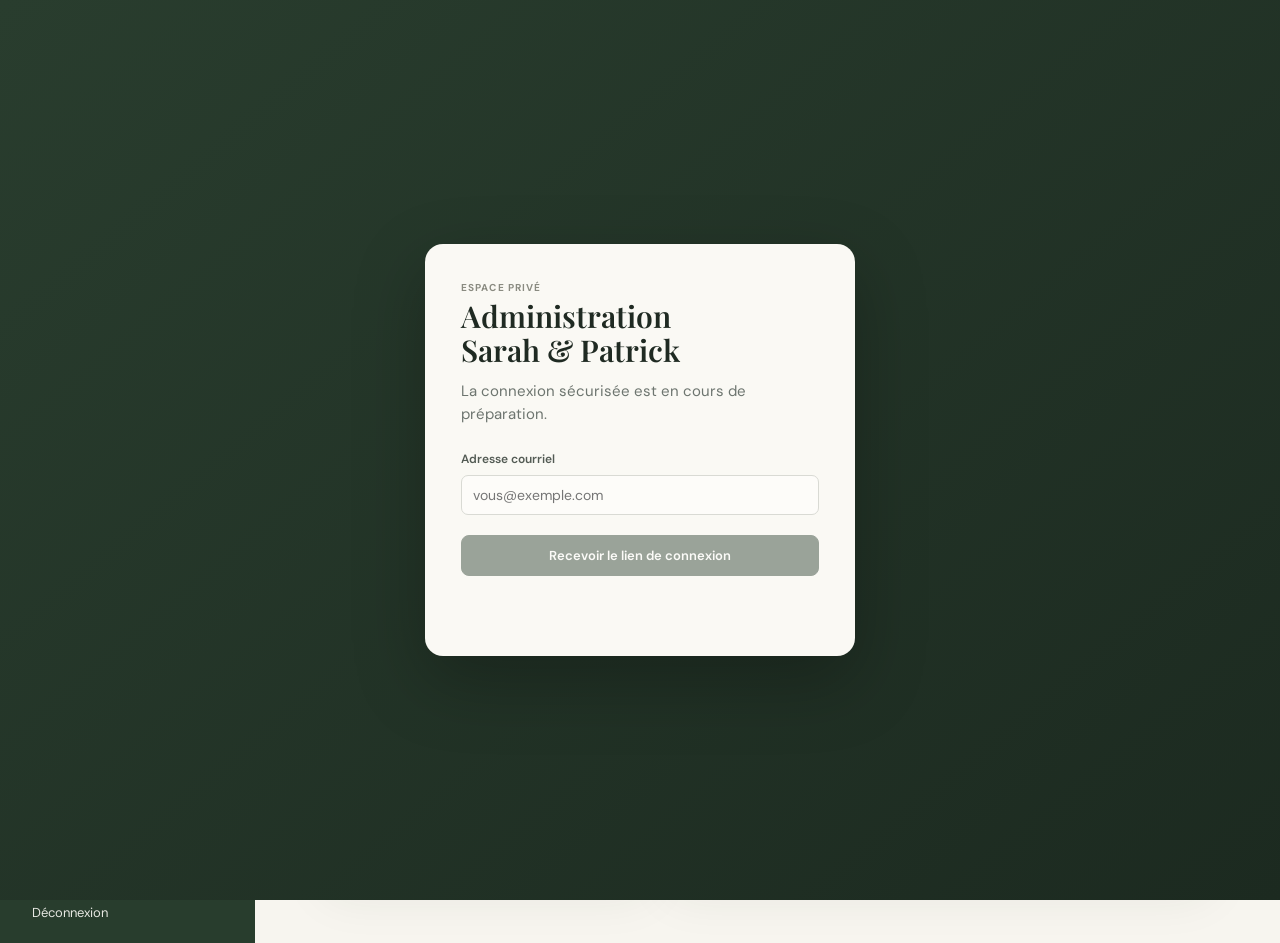
==== admin/index.html @ ba42c220 "Prepare secure Supabase admin integration" ====
<!doctype html>
<html lang="fr">
<head>
  <meta charset="utf-8">
  <meta name="viewport" content="width=device-width, initial-scale=1">
  <meta name="robots" content="noindex,nofollow">
  <meta name="theme-color" content="#283d2d">
  <title>Sarah & Patrick — Administration</title>
  <link rel="preconnect" href="https://fonts.googleapis.com">
  <link rel="preconnect" href="https://fonts.gstatic.com" crossorigin>
  <link href="https://fonts.googleapis.com/css2?family=DM+Sans:wght@400;500;600;700&family=Playfair+Display:ital,wght@0,600;0,700;1,600&display=swap" rel="stylesheet">
  <link rel="stylesheet" href="styles.css">
</head>
<body>
  <div class="shell">
    <aside class="sidebar">
      <a class="brand" href="#dashboard" aria-label="Accueil de l'administration"><span>Sarah <i>&amp;</i> Patrick</span><small>Administration</small></a>
      <nav aria-label="Navigation d'administration">
        <button class="nav-item active" data-view="dashboard"><span>⌂</span> Tableau de bord</button>
        <button class="nav-item" data-view="site"><span>✦</span> Contenu du site</button>
        <button class="nav-item" data-view="rsvps"><span>✓</span> Réservations <b>0</b></button>
        <button class="nav-item" data-view="payments"><span>◇</span> Paiements & dons</button>
        <button class="nav-item" data-view="photos"><span>▣</span> Photos</button>
        <button class="nav-item" data-view="settings"><span>⚙</span> Paramètres</button>
      </nav>
      <div class="sidebar-bottom"><a href="https://sarah-patrick-snowy.vercel.app" target="_blank" rel="noopener">Voir le site public ↗</a><button type="button" id="signOut">Déconnexion</button></div>
    </aside>

    <main class="main">
      <header class="topbar">
        <button class="menu-toggle" aria-label="Ouvrir le menu">☰</button>
        <div><p class="eyebrow">Espace privé</p><h1 id="pageTitle">Bonjour Sarah &amp; Patrick</h1></div>
        <div class="account"><span class="avatar">SP</span><span>Administrateur</span></div>
      </header>

      <section class="view active" id="dashboard">
        <div class="intro"><div><h2>Tout est prêt pour votre célébration.</h2><p>Gérez les détails invités depuis un seul endroit.</p></div><a class="button primary" href="https://sarah-patrick-snowy.vercel.app" target="_blank" rel="noopener">Aperçu du site ↗</a></div>
        <div class="stats">
          <article><span class="stat-icon green">✓</span><p>Réponses reçues</p><strong>0</strong><small>Les réponses apparaîtront ici.</small></article>
          <article><span class="stat-icon gold">◉</span><p>Invités confirmés</p><strong>0</strong><small>Sur votre liste d’invités.</small></article>
          <article><span class="stat-icon rose">◇</span><p>Contributions</p><strong>0 $</strong><small>Montant total des dons.</small></article>
        </div>
        <div class="dashboard-grid">
          <article class="card event-card"><p class="card-label">Votre événement</p><h3>Sarah &amp; Patrick</h3><p class="event-date">Samedi 15 mai 2027</p><p>Manoir Hovey · North Hatley, Québec</p><button class="text-button" data-go="site">Modifier les détails →</button></article>
          <article class="card checklist"><div class="card-heading"><div><p class="card-label">À compléter</p><h3>Avant de publier</h3></div><span>4 étapes</span></div><label><input type="checkbox" disabled> Ajouter l’horaire de la journée</label><label><input type="checkbox" disabled> Ajouter les détails du menu</label><label><input type="checkbox" disabled> Configurer le lien de réservation</label><label><input type="checkbox" disabled> Configurer le lien de contribution</label></article>
        </div>
      </section>

      <section class="view" id="site">
        <div class="section-heading"><div><h2>Contenu du site</h2><p>Les modifications seront visibles sur le site public après publication.</p></div><button class="button primary" data-save="site">Enregistrer les changements</button></div>
        <form class="form-grid" id="siteForm">
          <article class="card form-card wide"><h3>Informations principales</h3><div class="field-grid"><label>Noms des mariés<input name="couple_names" value="Sarah & Patrick"></label><label>Date du mariage<input name="event_date" type="date" value="2027-05-15"></label><label>Lieu<input name="venue_name" value="Manoir Hovey"></label><label>Ville<input name="venue_city" value="North Hatley, Québec"></label></div></article>
          <article class="card form-card wide"><h3>Accueil</h3><label>Message d’accueil<textarea name="hero_message" rows="3">Nous nous marions ! Nous avons hâte de célébrer cette journée avec vous.</textarea></label></article>
          <article class="card form-card"><h3>Notre histoire</h3><label>Texte<textarea name="story" rows="6">Nous sommes heureux de vous compter parmi nous pour célébrer le début de ce nouveau chapitre.</textarea></label></article>
          <article class="card form-card"><h3>Programme</h3><label>Texte<textarea name="programme" rows="6" placeholder="Ajoutez l'horaire de la cérémonie et de la réception."></textarea></label></article>
          <article class="card form-card"><h3>Menu</h3><label>Texte<textarea name="menu" rows="6" placeholder="Ajoutez les informations sur le repas."></textarea></label></article>
          <article class="card form-card"><h3>Contact</h3><label>Adresse courriel de contact<input name="contact_email" type="email" placeholder="exemple@courriel.com"></label><label>Message aux invités<textarea name="contact_message" rows="3" placeholder="Pour toute question, contactez-nous."></textarea></label></article>
        </form>
      </section>

      <section class="view" id="rsvps">
        <div class="section-heading"><div><h2>Réservations</h2><p>Suivez les réponses de vos invités et leurs restrictions alimentaires.</p></div><button class="button" id="exportRsvps">Exporter en CSV</button></div>
        <article class="card empty-state"><span>✉</span><h3>Aucune réponse pour le moment</h3><p>Dès que les réservations seront ouvertes, les réponses des invités apparaîtront ici.</p><button class="button primary" data-go="payments">Configurer les réservations</button></article>
      </section>

      <section class="view" id="payments">
        <div class="section-heading"><div><h2>Paiements &amp; contributions</h2><p>Ajoutez vos liens sécurisés; aucune donnée bancaire n’est stockée ici.</p></div><button class="button primary" data-save="payments">Enregistrer</button></div>
        <div class="form-grid">
          <article class="card form-card"><h3>Réservation</h3><label>Libellé<input id="bookingLabel" value="Réserver votre place"></label><label>Lien de paiement ou formulaire<input id="bookingUrl" type="url" placeholder="https://"></label><p class="hint">Les invités seront redirigés vers ce lien.</p></article>
          <article class="card form-card"><h3>Contribution aux mariés</h3><label>Libellé<input id="giftLabel" value="Contribuer"></label><label>Lien sécurisé<input id="giftUrl" type="url" placeholder="https://"></label><p class="hint">Utilisez un lien fourni par votre service de paiement.</p></article>
        </div>
      </section>

      <section class="view" id="photos">
        <div class="section-heading"><div><h2>Photos</h2><p>Vos photos actuelles sont prêtes à être affichées dans la galerie.</p></div><button class="button primary" id="uploadPhotos">Ajouter des photos</button></div>
        <div class="photo-admin-grid"><img src="https://sarah-patrick-snowy.vercel.app/assets/source-photos/sp-1.jpg" alt="Sarah et Patrick"><img src="https://sarah-patrick-snowy.vercel.app/assets/source-photos/sp-12.jpg" alt="Sarah et Patrick"><img src="https://sarah-patrick-snowy.vercel.app/assets/source-photos/sp-2.jpg" alt="Sarah et Patrick"></div>
      </section>

      <section class="view" id="settings">
        <div class="section-heading"><div><h2>Paramètres</h2><p>Accès, sécurité et domaine de l’espace administrateur.</p></div></div>
        <div class="form-grid">
          <article class="card form-card"><h3>Sous-domaine</h3><label>Adresse prévue<input value="admin.sarah-patrick.com" readonly></label><p class="hint">Le domaine sera activé dès que le domaine principal sera connecté à Vercel.</p></article>
          <article class="card form-card"><h3>Administrateurs</h3><p class="hint">Les comptes invités pourront modifier le contenu, consulter les réservations et gérer les liens.</p><button class="button" id="inviteAdmin">Inviter un administrateur</button></article>
        </div>
      </section>
    </main>
  </div>
  <div class="auth-gate" id="authGate">
    <form class="auth-card" id="authForm">
      <p class="eyebrow">Espace privé</p>
      <h2>Administration<br>Sarah &amp; Patrick</h2>
      <p id="authCopy">La connexion sécurisée est en cours de préparation.</p>
      <label>Adresse courriel<input id="authEmail" type="email" autocomplete="email" placeholder="vous@exemple.com" required></label>
      <button class="button primary" id="authButton" type="submit" disabled>Recevoir le lien de connexion</button>
      <p class="auth-status" id="authStatus" role="status" aria-live="polite"></p>
    </form>
  </div>
  <div class="toast" id="toast" role="status" aria-live="polite"></div>
  <script type="module" src="app.js"></script>
</body>
</html>
---- admin/styles.css ----
:root{--ink:#1f2a22;--muted:#6d756f;--paper:#f7f5ef;--white:#fff;--line:#e4e3dc;--green:#283d2d;--champagne:#c8a96c;--rose:#8b655f;--shadow:0 16px 50px rgba(38,48,40,.08)}*{box-sizing:border-box}body{margin:0;background:var(--paper);color:var(--ink);font:15px/1.5 'DM Sans',Arial,sans-serif}.shell{min-height:100vh;display:grid;grid-template-columns:255px minmax(0,1fr)}.sidebar{background:var(--green);color:#f9f6ed;padding:30px 20px 22px;display:flex;flex-direction:column;min-height:100vh}.brand{color:inherit;text-decoration:none;margin:3px 12px 48px}.brand span{display:block;font:600 25px/1.1 'Playfair Display',serif}.brand i{color:#d7ba80}.brand small{display:block;margin-top:7px;color:#c9d0c9;font-size:11px;letter-spacing:.13em;text-transform:uppercase}.sidebar nav{display:grid;gap:6px}.nav-item{border:0;border-radius:10px;background:transparent;color:#dbe0d9;padding:11px 12px;text-align:left;font:500 14px 'DM Sans';cursor:pointer}.nav-item span{display:inline-block;width:25px;font-size:17px;color:#c8a96c}.nav-item b{float:right;background:#c8a96c;color:#283d2d;border-radius:20px;padding:1px 7px;font-size:11px}.nav-item:hover,.nav-item.active{background:rgba(255,255,255,.11);color:#fff}.sidebar-bottom{margin-top:auto;border-top:1px solid rgba(255,255,255,.13);padding:18px 12px 0;display:grid;gap:12px}.sidebar-bottom a,.sidebar-bottom button{color:#e7e8e2;text-decoration:none;font:13px 'DM Sans';background:none;border:0;text-align:left;padding:0;cursor:pointer}.main{padding:0 5.5vw 64px}.topbar{min-height:130px;display:flex;align-items:center;justify-content:space-between;border-bottom:1px solid var(--line)}.eyebrow,.card-label{margin:0 0 4px;color:#8a8b81;text-transform:uppercase;letter-spacing:.11em;font-size:10px;font-weight:700}.topbar h1{margin:0;font:600 25px 'Playfair Display',serif}.account{display:flex;align-items:center;gap:10px;font-size:13px}.avatar{display:grid;place-items:center;width:35px;height:35px;background:#d9c18d;border-radius:50%;font-size:11px;font-weight:700}.menu-toggle{display:none}.view{display:none;padding-top:44px;max-width:1170px}.view.active{display:block}.intro,.section-heading{display:flex;align-items:flex-start;justify-content:space-between;gap:20px;margin-bottom:28px}.intro h2,.section-heading h2{font:600 30px/1.15 'Playfair Display',serif;margin:0 0 8px}.intro p,.section-heading p{margin:0;color:var(--muted)}.button{border:1px solid #bfc2ba;background:transparent;color:var(--green);padding:11px 16px;border-radius:8px;text-decoration:none;font:600 13px 'DM Sans';cursor:pointer;white-space:nowrap}.button.primary{background:var(--green);color:white;border-color:var(--green)}.button:hover{transform:translateY(-1px)}.stats{display:grid;grid-template-columns:repeat(3,1fr);gap:16px;margin-bottom:18px}.stats article,.card{background:var(--white);border:1px solid var(--line);box-shadow:var(--shadow);border-radius:14px;padding:24px}.stat-icon{display:grid;place-items:center;border-radius:10px;width:34px;height:34px;font-weight:700;margin-bottom:18px}.stat-icon.green{background:#e2eee2;color:#45704e}.stat-icon.gold{background:#f7edd5;color:#a8792b}.stat-icon.rose{background:#f0e3e1;color:#95645c}.stats p{margin:0;color:var(--muted);font-size:13px}.stats strong{display:block;font:600 30px 'Playfair Display',serif;margin:2px 0}.stats small{font-size:12px;color:#8a908c}.dashboard-grid{display:grid;grid-template-columns:.9fr 1.5fr;gap:18px}.event-card{background:linear-gradient(135deg,#304a35,#203225);color:#f9f6ed}.event-card .card-label{color:#d4c397}.event-card h3,.card h3{font:600 21px 'Playfair Display',serif;margin:3px 0 16px}.event-card p{margin:5px 0;color:#d9e1d8}.event-card .event-date{color:#e8cc92;font-weight:600}.text-button{color:#f3d99f;background:none;border:0;padding:20px 0 0;font:600 13px 'DM Sans';cursor:pointer}.card-heading{display:flex;justify-content:space-between;align-items:flex-start}.card-heading>span{font-size:12px;color:var(--muted)}.checklist label{display:block;padding:10px 0;border-top:1px solid var(--line);font-size:13px;color:#636b64}.checklist input{margin-right:9px;accent-color:var(--green)}.form-grid{display:grid;grid-template-columns:repeat(2,minmax(0,1fr));gap:18px}.form-card.wide{grid-column:1/-1}.form-card h3{margin-top:0}.field-grid{display:grid;grid-template-columns:repeat(2,1fr);gap:16px}label{display:grid;gap:7px;color:#535b54;font-size:12px;font-weight:600}label+label{margin-top:15px}input,textarea{width:100%;background:#fdfcf9;border:1px solid #d9dad4;border-radius:7px;color:var(--ink);font:14px 'DM Sans';padding:10px 11px;resize:vertical}input:focus,textarea:focus{outline:2px solid #c8a96c;border-color:#c8a96c}.hint{margin:13px 0 0;color:var(--muted);font-size:12px}.empty-state{text-align:center;padding:68px 20px}.empty-state>span{display:grid;place-items:center;margin:0 auto 14px;width:43px;height:43px;border-radius:50%;background:#e5eee4;color:#47704b;font-size:21px}.empty-state h3{margin:0 0 7px}.empty-state p{color:var(--muted);margin:0 auto 20px;max-width:400px}.photo-admin-grid{display:grid;grid-template-columns:repeat(3,1fr);gap:15px}.photo-admin-grid img{width:100%;height:250px;object-fit:cover;border-radius:13px;box-shadow:var(--shadow)}.toast{position:fixed;right:25px;bottom:25px;background:#1f3225;color:white;border-radius:9px;padding:13px 16px;opacity:0;transform:translateY(12px);transition:.2s;pointer-events:none;font-size:13px}.toast.show{opacity:1;transform:none}.auth-gate{position:fixed;z-index:20;inset:0;display:grid;place-items:center;padding:20px;background:linear-gradient(140deg,#293d2e,#1c2a20)}.auth-gate.hidden{display:none}.auth-card{width:min(100%,430px);padding:36px;background:#faf9f4;border-radius:18px;box-shadow:0 25px 70px rgba(0,0,0,.25)}.auth-card h2{margin:0 0 13px;font:600 30px/1.14 'Playfair Display',serif}.auth-card>p:not(.eyebrow){margin:0 0 25px;color:var(--muted)}.auth-card .button{width:100%;margin-top:20px}.auth-card .button:disabled{opacity:.45;cursor:not-allowed}.auth-status{min-height:19px;margin:13px 0 0;color:#8d4f46;font-size:12px}@media(max-width:780px){.shell{display:block}.sidebar{position:fixed;z-index:3;inset:0 auto 0 0;width:255px;transform:translateX(-103%);transition:.25s}.sidebar.open{transform:none}.main{padding:0 20px 45px}.topbar{min-height:92px}.menu-toggle{display:block;border:0;background:transparent;font-size:22px}.account{display:none}.topbar h1{font-size:21px}.view{padding-top:30px}.intro,.section-heading{display:block}.intro .button,.section-heading .button{margin-top:17px}.stats,.dashboard-grid,.form-grid,.field-grid,.photo-admin-grid{grid-template-columns:1fr}.stats article{padding:18px}.form-card.wide{grid-column:auto}.photo-admin-grid img{height:220px}}
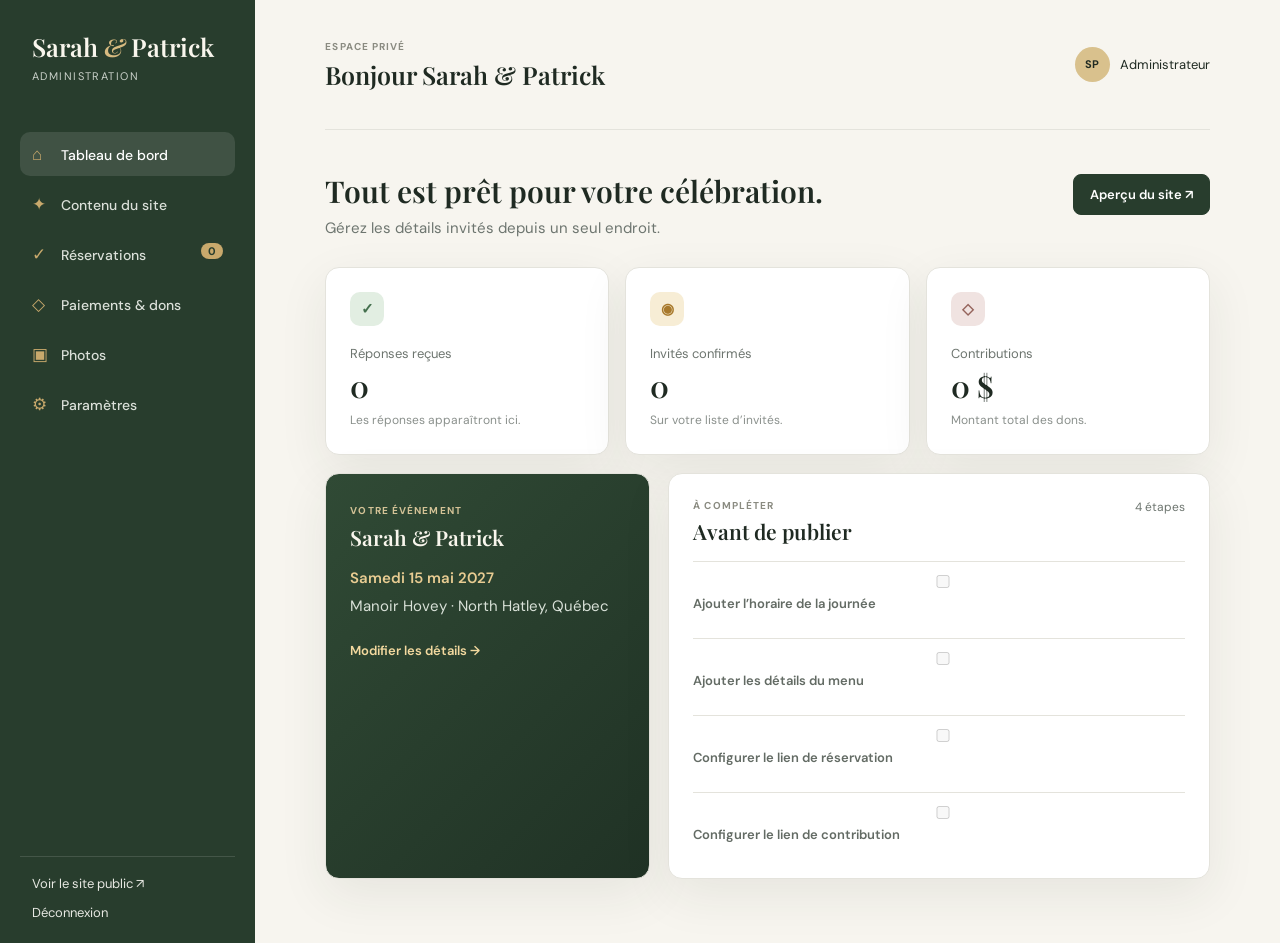
==== commit c843d561: "Add admin portal interface" ====
--- a/admin/index.html
+++ b/admin/index.html
@@ -85,17 +85,7 @@
       </section>
     </main>
   </div>
-  <div class="auth-gate" id="authGate">
-    <form class="auth-card" id="authForm">
-      <p class="eyebrow">Espace privé</p>
-      <h2>Administration<br>Sarah &amp; Patrick</h2>
-      <p id="authCopy">La connexion sécurisée est en cours de préparation.</p>
-      <label>Adresse courriel<input id="authEmail" type="email" autocomplete="email" placeholder="vous@exemple.com" required></label>
-      <button class="button primary" id="authButton" type="submit" disabled>Recevoir le lien de connexion</button>
-      <p class="auth-status" id="authStatus" role="status" aria-live="polite"></p>
-    </form>
-  </div>
   <div class="toast" id="toast" role="status" aria-live="polite"></div>
-  <script type="module" src="app.js"></script>
+  <script src="app.js"></script>
 </body>
 </html>
--- a/admin/styles.css
+++ b/admin/styles.css
@@ -1 +1 @@
-:root{--ink:#1f2a22;--muted:#6d756f;--paper:#f7f5ef;--white:#fff;--line:#e4e3dc;--green:#283d2d;--champagne:#c8a96c;--rose:#8b655f;--shadow:0 16px 50px rgba(38,48,40,.08)}*{box-sizing:border-box}body{margin:0;background:var(--paper);color:var(--ink);font:15px/1.5 'DM Sans',Arial,sans-serif}.shell{min-height:100vh;display:grid;grid-template-columns:255px minmax(0,1fr)}.sidebar{background:var(--green);color:#f9f6ed;padding:30px 20px 22px;display:flex;flex-direction:column;min-height:100vh}.brand{color:inherit;text-decoration:none;margin:3px 12px 48px}.brand span{display:block;font:600 25px/1.1 'Playfair Display',serif}.brand i{color:#d7ba80}.brand small{display:block;margin-top:7px;color:#c9d0c9;font-size:11px;letter-spacing:.13em;text-transform:uppercase}.sidebar nav{display:grid;gap:6px}.nav-item{border:0;border-radius:10px;background:transparent;color:#dbe0d9;padding:11px 12px;text-align:left;font:500 14px 'DM Sans';cursor:pointer}.nav-item span{display:inline-block;width:25px;font-size:17px;color:#c8a96c}.nav-item b{float:right;background:#c8a96c;color:#283d2d;border-radius:20px;padding:1px 7px;font-size:11px}.nav-item:hover,.nav-item.active{background:rgba(255,255,255,.11);color:#fff}.sidebar-bottom{margin-top:auto;border-top:1px solid rgba(255,255,255,.13);padding:18px 12px 0;display:grid;gap:12px}.sidebar-bottom a,.sidebar-bottom button{color:#e7e8e2;text-decoration:none;font:13px 'DM Sans';background:none;border:0;text-align:left;padding:0;cursor:pointer}.main{padding:0 5.5vw 64px}.topbar{min-height:130px;display:flex;align-items:center;justify-content:space-between;border-bottom:1px solid var(--line)}.eyebrow,.card-label{margin:0 0 4px;color:#8a8b81;text-transform:uppercase;letter-spacing:.11em;font-size:10px;font-weight:700}.topbar h1{margin:0;font:600 25px 'Playfair Display',serif}.account{display:flex;align-items:center;gap:10px;font-size:13px}.avatar{display:grid;place-items:center;width:35px;height:35px;background:#d9c18d;border-radius:50%;font-size:11px;font-weight:700}.menu-toggle{display:none}.view{display:none;padding-top:44px;max-width:1170px}.view.active{display:block}.intro,.section-heading{display:flex;align-items:flex-start;justify-content:space-between;gap:20px;margin-bottom:28px}.intro h2,.section-heading h2{font:600 30px/1.15 'Playfair Display',serif;margin:0 0 8px}.intro p,.section-heading p{margin:0;color:var(--muted)}.button{border:1px solid #bfc2ba;background:transparent;color:var(--green);padding:11px 16px;border-radius:8px;text-decoration:none;font:600 13px 'DM Sans';cursor:pointer;white-space:nowrap}.button.primary{background:var(--green);color:white;border-color:var(--green)}.button:hover{transform:translateY(-1px)}.stats{display:grid;grid-template-columns:repeat(3,1fr);gap:16px;margin-bottom:18px}.stats article,.card{background:var(--white);border:1px solid var(--line);box-shadow:var(--shadow);border-radius:14px;padding:24px}.stat-icon{display:grid;place-items:center;border-radius:10px;width:34px;height:34px;font-weight:700;margin-bottom:18px}.stat-icon.green{background:#e2eee2;color:#45704e}.stat-icon.gold{background:#f7edd5;color:#a8792b}.stat-icon.rose{background:#f0e3e1;color:#95645c}.stats p{margin:0;color:var(--muted);font-size:13px}.stats strong{display:block;font:600 30px 'Playfair Display',serif;margin:2px 0}.stats small{font-size:12px;color:#8a908c}.dashboard-grid{display:grid;grid-template-columns:.9fr 1.5fr;gap:18px}.event-card{background:linear-gradient(135deg,#304a35,#203225);color:#f9f6ed}.event-card .card-label{color:#d4c397}.event-card h3,.card h3{font:600 21px 'Playfair Display',serif;margin:3px 0 16px}.event-card p{margin:5px 0;color:#d9e1d8}.event-card .event-date{color:#e8cc92;font-weight:600}.text-button{color:#f3d99f;background:none;border:0;padding:20px 0 0;font:600 13px 'DM Sans';cursor:pointer}.card-heading{display:flex;justify-content:space-between;align-items:flex-start}.card-heading>span{font-size:12px;color:var(--muted)}.checklist label{display:block;padding:10px 0;border-top:1px solid var(--line);font-size:13px;color:#636b64}.checklist input{margin-right:9px;accent-color:var(--green)}.form-grid{display:grid;grid-template-columns:repeat(2,minmax(0,1fr));gap:18px}.form-card.wide{grid-column:1/-1}.form-card h3{margin-top:0}.field-grid{display:grid;grid-template-columns:repeat(2,1fr);gap:16px}label{display:grid;gap:7px;color:#535b54;font-size:12px;font-weight:600}label+label{margin-top:15px}input,textarea{width:100%;background:#fdfcf9;border:1px solid #d9dad4;border-radius:7px;color:var(--ink);font:14px 'DM Sans';padding:10px 11px;resize:vertical}input:focus,textarea:focus{outline:2px solid #c8a96c;border-color:#c8a96c}.hint{margin:13px 0 0;color:var(--muted);font-size:12px}.empty-state{text-align:center;padding:68px 20px}.empty-state>span{display:grid;place-items:center;margin:0 auto 14px;width:43px;height:43px;border-radius:50%;background:#e5eee4;color:#47704b;font-size:21px}.empty-state h3{margin:0 0 7px}.empty-state p{color:var(--muted);margin:0 auto 20px;max-width:400px}.photo-admin-grid{display:grid;grid-template-columns:repeat(3,1fr);gap:15px}.photo-admin-grid img{width:100%;height:250px;object-fit:cover;border-radius:13px;box-shadow:var(--shadow)}.toast{position:fixed;right:25px;bottom:25px;background:#1f3225;color:white;border-radius:9px;padding:13px 16px;opacity:0;transform:translateY(12px);transition:.2s;pointer-events:none;font-size:13px}.toast.show{opacity:1;transform:none}.auth-gate{position:fixed;z-index:20;inset:0;display:grid;place-items:center;padding:20px;background:linear-gradient(140deg,#293d2e,#1c2a20)}.auth-gate.hidden{display:none}.auth-card{width:min(100%,430px);padding:36px;background:#faf9f4;border-radius:18px;box-shadow:0 25px 70px rgba(0,0,0,.25)}.auth-card h2{margin:0 0 13px;font:600 30px/1.14 'Playfair Display',serif}.auth-card>p:not(.eyebrow){margin:0 0 25px;color:var(--muted)}.auth-card .button{width:100%;margin-top:20px}.auth-card .button:disabled{opacity:.45;cursor:not-allowed}.auth-status{min-height:19px;margin:13px 0 0;color:#8d4f46;font-size:12px}@media(max-width:780px){.shell{display:block}.sidebar{position:fixed;z-index:3;inset:0 auto 0 0;width:255px;transform:translateX(-103%);transition:.25s}.sidebar.open{transform:none}.main{padding:0 20px 45px}.topbar{min-height:92px}.menu-toggle{display:block;border:0;background:transparent;font-size:22px}.account{display:none}.topbar h1{font-size:21px}.view{padding-top:30px}.intro,.section-heading{display:block}.intro .button,.section-heading .button{margin-top:17px}.stats,.dashboard-grid,.form-grid,.field-grid,.photo-admin-grid{grid-template-columns:1fr}.stats article{padding:18px}.form-card.wide{grid-column:auto}.photo-admin-grid img{height:220px}}
+:root{--ink:#1f2a22;--muted:#6d756f;--paper:#f7f5ef;--white:#fff;--line:#e4e3dc;--green:#283d2d;--champagne:#c8a96c;--rose:#8b655f;--shadow:0 16px 50px rgba(38,48,40,.08)}*{box-sizing:border-box}body{margin:0;background:var(--paper);color:var(--ink);font:15px/1.5 'DM Sans',Arial,sans-serif}.shell{min-height:100vh;display:grid;grid-template-columns:255px minmax(0,1fr)}.sidebar{background:var(--green);color:#f9f6ed;padding:30px 20px 22px;display:flex;flex-direction:column;min-height:100vh}.brand{color:inherit;text-decoration:none;margin:3px 12px 48px}.brand span{display:block;font:600 25px/1.1 'Playfair Display',serif}.brand i{color:#d7ba80}.brand small{display:block;margin-top:7px;color:#c9d0c9;font-size:11px;letter-spacing:.13em;text-transform:uppercase}.sidebar nav{display:grid;gap:6px}.nav-item{border:0;border-radius:10px;background:transparent;color:#dbe0d9;padding:11px 12px;text-align:left;font:500 14px 'DM Sans';cursor:pointer}.nav-item span{display:inline-block;width:25px;font-size:17px;color:#c8a96c}.nav-item b{float:right;background:#c8a96c;color:#283d2d;border-radius:20px;padding:1px 7px;font-size:11px}.nav-item:hover,.nav-item.active{background:rgba(255,255,255,.11);color:#fff}.sidebar-bottom{margin-top:auto;border-top:1px solid rgba(255,255,255,.13);padding:18px 12px 0;display:grid;gap:12px}.sidebar-bottom a,.sidebar-bottom button{color:#e7e8e2;text-decoration:none;font:13px 'DM Sans';background:none;border:0;text-align:left;padding:0;cursor:pointer}.main{padding:0 5.5vw 64px}.topbar{min-height:130px;display:flex;align-items:center;justify-content:space-between;border-bottom:1px solid var(--line)}.eyebrow,.card-label{margin:0 0 4px;color:#8a8b81;text-transform:uppercase;letter-spacing:.11em;font-size:10px;font-weight:700}.topbar h1{margin:0;font:600 25px 'Playfair Display',serif}.account{display:flex;align-items:center;gap:10px;font-size:13px}.avatar{display:grid;place-items:center;width:35px;height:35px;background:#d9c18d;border-radius:50%;font-size:11px;font-weight:700}.menu-toggle{display:none}.view{display:none;padding-top:44px;max-width:1170px}.view.active{display:block}.intro,.section-heading{display:flex;align-items:flex-start;justify-content:space-between;gap:20px;margin-bottom:28px}.intro h2,.section-heading h2{font:600 30px/1.15 'Playfair Display',serif;margin:0 0 8px}.intro p,.section-heading p{margin:0;color:var(--muted)}.button{border:1px solid #bfc2ba;background:transparent;color:var(--green);padding:11px 16px;border-radius:8px;text-decoration:none;font:600 13px 'DM Sans';cursor:pointer;white-space:nowrap}.button.primary{background:var(--green);color:white;border-color:var(--green)}.button:hover{transform:translateY(-1px)}.stats{display:grid;grid-template-columns:repeat(3,1fr);gap:16px;margin-bottom:18px}.stats article,.card{background:var(--white);border:1px solid var(--line);box-shadow:var(--shadow);border-radius:14px;padding:24px}.stat-icon{display:grid;place-items:center;border-radius:10px;width:34px;height:34px;font-weight:700;margin-bottom:18px}.stat-icon.green{background:#e2eee2;color:#45704e}.stat-icon.gold{background:#f7edd5;color:#a8792b}.stat-icon.rose{background:#f0e3e1;color:#95645c}.stats p{margin:0;color:var(--muted);font-size:13px}.stats strong{display:block;font:600 30px 'Playfair Display',serif;margin:2px 0}.stats small{font-size:12px;color:#8a908c}.dashboard-grid{display:grid;grid-template-columns:.9fr 1.5fr;gap:18px}.event-card{background:linear-gradient(135deg,#304a35,#203225);color:#f9f6ed}.event-card .card-label{color:#d4c397}.event-card h3,.card h3{font:600 21px 'Playfair Display',serif;margin:3px 0 16px}.event-card p{margin:5px 0;color:#d9e1d8}.event-card .event-date{color:#e8cc92;font-weight:600}.text-button{color:#f3d99f;background:none;border:0;padding:20px 0 0;font:600 13px 'DM Sans';cursor:pointer}.card-heading{display:flex;justify-content:space-between;align-items:flex-start}.card-heading>span{font-size:12px;color:var(--muted)}.checklist label{display:block;padding:10px 0;border-top:1px solid var(--line);font-size:13px;color:#636b64}.checklist input{margin-right:9px;accent-color:var(--green)}.form-grid{display:grid;grid-template-columns:repeat(2,minmax(0,1fr));gap:18px}.form-card.wide{grid-column:1/-1}.form-card h3{margin-top:0}.field-grid{display:grid;grid-template-columns:repeat(2,1fr);gap:16px}label{display:grid;gap:7px;color:#535b54;font-size:12px;font-weight:600}label+label{margin-top:15px}input,textarea{width:100%;background:#fdfcf9;border:1px solid #d9dad4;border-radius:7px;color:var(--ink);font:14px 'DM Sans';padding:10px 11px;resize:vertical}input:focus,textarea:focus{outline:2px solid #c8a96c;border-color:#c8a96c}.hint{margin:13px 0 0;color:var(--muted);font-size:12px}.empty-state{text-align:center;padding:68px 20px}.empty-state>span{display:grid;place-items:center;margin:0 auto 14px;width:43px;height:43px;border-radius:50%;background:#e5eee4;color:#47704b;font-size:21px}.empty-state h3{margin:0 0 7px}.empty-state p{color:var(--muted);margin:0 auto 20px;max-width:400px}.photo-admin-grid{display:grid;grid-template-columns:repeat(3,1fr);gap:15px}.photo-admin-grid img{width:100%;height:250px;object-fit:cover;border-radius:13px;box-shadow:var(--shadow)}.toast{position:fixed;right:25px;bottom:25px;background:#1f3225;color:white;border-radius:9px;padding:13px 16px;opacity:0;transform:translateY(12px);transition:.2s;pointer-events:none;font-size:13px}.toast.show{opacity:1;transform:none}@media(max-width:780px){.shell{display:block}.sidebar{position:fixed;z-index:3;inset:0 auto 0 0;width:255px;transform:translateX(-103%);transition:.25s}.sidebar.open{transform:none}.main{padding:0 20px 45px}.topbar{min-height:92px}.menu-toggle{display:block;border:0;background:transparent;font-size:22px}.account{display:none}.topbar h1{font-size:21px}.view{padding-top:30px}.intro,.section-heading{display:block}.intro .button,.section-heading .button{margin-top:17px}.stats,.dashboard-grid,.form-grid,.field-grid,.photo-admin-grid{grid-template-columns:1fr}.stats article{padding:18px}.form-card.wide{grid-column:auto}.photo-admin-grid img{height:220px}}
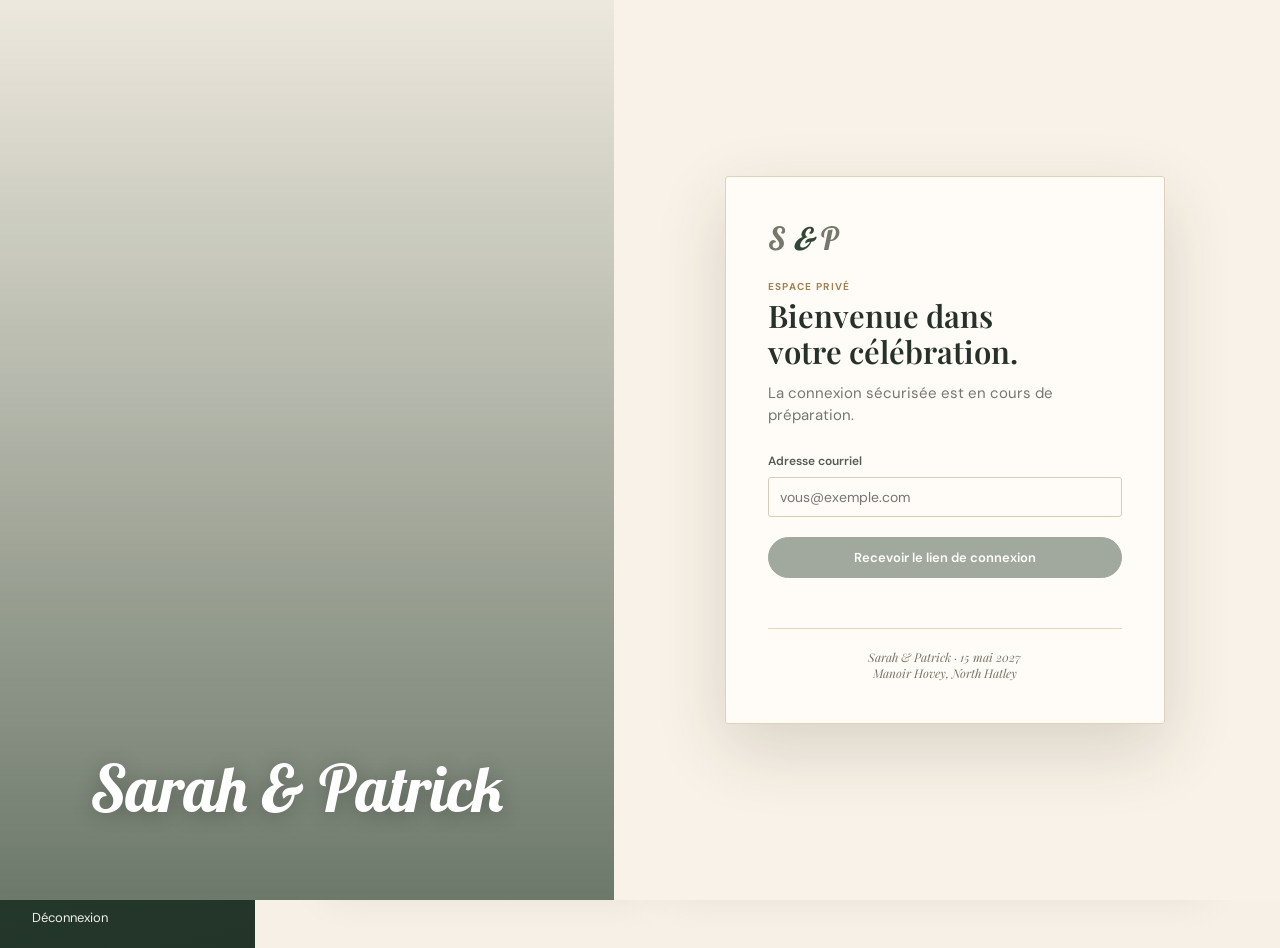
==== commit 02e2ab77: "Style admin portal to match wedding site" ====
--- a/admin/index.html
+++ b/admin/index.html
@@ -8,7 +8,7 @@
   <title>Sarah & Patrick — Administration</title>
   <link rel="preconnect" href="https://fonts.googleapis.com">
   <link rel="preconnect" href="https://fonts.gstatic.com" crossorigin>
-  <link href="https://fonts.googleapis.com/css2?family=DM+Sans:wght@400;500;600;700&family=Playfair+Display:ital,wght@0,600;0,700;1,600&display=swap" rel="stylesheet">
+  <link href="https://fonts.googleapis.com/css2?family=DM+Sans:wght@400;500;600;700&family=Lobster&family=Playfair+Display:ital,wght@0,600;0,700;1,600&display=swap" rel="stylesheet">
   <link rel="stylesheet" href="styles.css">
 </head>
 <body>
@@ -85,7 +85,19 @@
       </section>
     </main>
   </div>
+  <div class="auth-gate" id="authGate">
+    <form class="auth-card" id="authForm">
+      <p class="auth-monogram">S <i>&amp;</i> P</p>
+      <p class="eyebrow">Espace privé</p>
+      <h2>Bienvenue dans<br>votre célébration.</h2>
+      <p id="authCopy">La connexion sécurisée est en cours de préparation.</p>
+      <label>Adresse courriel<input id="authEmail" type="email" autocomplete="email" placeholder="vous@exemple.com" required></label>
+      <button class="button primary" id="authButton" type="submit" disabled>Recevoir le lien de connexion</button>
+      <p class="auth-status" id="authStatus" role="status" aria-live="polite"></p>
+      <p class="auth-event">Sarah &amp; Patrick · 15 mai 2027<br>Manoir Hovey, North Hatley</p>
+    </form>
+  </div>
   <div class="toast" id="toast" role="status" aria-live="polite"></div>
-  <script src="app.js"></script>
+  <script type="module" src="app.js"></script>
 </body>
 </html>
--- a/admin/styles.css
+++ b/admin/styles.css
@@ -1 +1 @@
-:root{--ink:#1f2a22;--muted:#6d756f;--paper:#f7f5ef;--white:#fff;--line:#e4e3dc;--green:#283d2d;--champagne:#c8a96c;--rose:#8b655f;--shadow:0 16px 50px rgba(38,48,40,.08)}*{box-sizing:border-box}body{margin:0;background:var(--paper);color:var(--ink);font:15px/1.5 'DM Sans',Arial,sans-serif}.shell{min-height:100vh;display:grid;grid-template-columns:255px minmax(0,1fr)}.sidebar{background:var(--green);color:#f9f6ed;padding:30px 20px 22px;display:flex;flex-direction:column;min-height:100vh}.brand{color:inherit;text-decoration:none;margin:3px 12px 48px}.brand span{display:block;font:600 25px/1.1 'Playfair Display',serif}.brand i{color:#d7ba80}.brand small{display:block;margin-top:7px;color:#c9d0c9;font-size:11px;letter-spacing:.13em;text-transform:uppercase}.sidebar nav{display:grid;gap:6px}.nav-item{border:0;border-radius:10px;background:transparent;color:#dbe0d9;padding:11px 12px;text-align:left;font:500 14px 'DM Sans';cursor:pointer}.nav-item span{display:inline-block;width:25px;font-size:17px;color:#c8a96c}.nav-item b{float:right;background:#c8a96c;color:#283d2d;border-radius:20px;padding:1px 7px;font-size:11px}.nav-item:hover,.nav-item.active{background:rgba(255,255,255,.11);color:#fff}.sidebar-bottom{margin-top:auto;border-top:1px solid rgba(255,255,255,.13);padding:18px 12px 0;display:grid;gap:12px}.sidebar-bottom a,.sidebar-bottom button{color:#e7e8e2;text-decoration:none;font:13px 'DM Sans';background:none;border:0;text-align:left;padding:0;cursor:pointer}.main{padding:0 5.5vw 64px}.topbar{min-height:130px;display:flex;align-items:center;justify-content:space-between;border-bottom:1px solid var(--line)}.eyebrow,.card-label{margin:0 0 4px;color:#8a8b81;text-transform:uppercase;letter-spacing:.11em;font-size:10px;font-weight:700}.topbar h1{margin:0;font:600 25px 'Playfair Display',serif}.account{display:flex;align-items:center;gap:10px;font-size:13px}.avatar{display:grid;place-items:center;width:35px;height:35px;background:#d9c18d;border-radius:50%;font-size:11px;font-weight:700}.menu-toggle{display:none}.view{display:none;padding-top:44px;max-width:1170px}.view.active{display:block}.intro,.section-heading{display:flex;align-items:flex-start;justify-content:space-between;gap:20px;margin-bottom:28px}.intro h2,.section-heading h2{font:600 30px/1.15 'Playfair Display',serif;margin:0 0 8px}.intro p,.section-heading p{margin:0;color:var(--muted)}.button{border:1px solid #bfc2ba;background:transparent;color:var(--green);padding:11px 16px;border-radius:8px;text-decoration:none;font:600 13px 'DM Sans';cursor:pointer;white-space:nowrap}.button.primary{background:var(--green);color:white;border-color:var(--green)}.button:hover{transform:translateY(-1px)}.stats{display:grid;grid-template-columns:repeat(3,1fr);gap:16px;margin-bottom:18px}.stats article,.card{background:var(--white);border:1px solid var(--line);box-shadow:var(--shadow);border-radius:14px;padding:24px}.stat-icon{display:grid;place-items:center;border-radius:10px;width:34px;height:34px;font-weight:700;margin-bottom:18px}.stat-icon.green{background:#e2eee2;color:#45704e}.stat-icon.gold{background:#f7edd5;color:#a8792b}.stat-icon.rose{background:#f0e3e1;color:#95645c}.stats p{margin:0;color:var(--muted);font-size:13px}.stats strong{display:block;font:600 30px 'Playfair Display',serif;margin:2px 0}.stats small{font-size:12px;color:#8a908c}.dashboard-grid{display:grid;grid-template-columns:.9fr 1.5fr;gap:18px}.event-card{background:linear-gradient(135deg,#304a35,#203225);color:#f9f6ed}.event-card .card-label{color:#d4c397}.event-card h3,.card h3{font:600 21px 'Playfair Display',serif;margin:3px 0 16px}.event-card p{margin:5px 0;color:#d9e1d8}.event-card .event-date{color:#e8cc92;font-weight:600}.text-button{color:#f3d99f;background:none;border:0;padding:20px 0 0;font:600 13px 'DM Sans';cursor:pointer}.card-heading{display:flex;justify-content:space-between;align-items:flex-start}.card-heading>span{font-size:12px;color:var(--muted)}.checklist label{display:block;padding:10px 0;border-top:1px solid var(--line);font-size:13px;color:#636b64}.checklist input{margin-right:9px;accent-color:var(--green)}.form-grid{display:grid;grid-template-columns:repeat(2,minmax(0,1fr));gap:18px}.form-card.wide{grid-column:1/-1}.form-card h3{margin-top:0}.field-grid{display:grid;grid-template-columns:repeat(2,1fr);gap:16px}label{display:grid;gap:7px;color:#535b54;font-size:12px;font-weight:600}label+label{margin-top:15px}input,textarea{width:100%;background:#fdfcf9;border:1px solid #d9dad4;border-radius:7px;color:var(--ink);font:14px 'DM Sans';padding:10px 11px;resize:vertical}input:focus,textarea:focus{outline:2px solid #c8a96c;border-color:#c8a96c}.hint{margin:13px 0 0;color:var(--muted);font-size:12px}.empty-state{text-align:center;padding:68px 20px}.empty-state>span{display:grid;place-items:center;margin:0 auto 14px;width:43px;height:43px;border-radius:50%;background:#e5eee4;color:#47704b;font-size:21px}.empty-state h3{margin:0 0 7px}.empty-state p{color:var(--muted);margin:0 auto 20px;max-width:400px}.photo-admin-grid{display:grid;grid-template-columns:repeat(3,1fr);gap:15px}.photo-admin-grid img{width:100%;height:250px;object-fit:cover;border-radius:13px;box-shadow:var(--shadow)}.toast{position:fixed;right:25px;bottom:25px;background:#1f3225;color:white;border-radius:9px;padding:13px 16px;opacity:0;transform:translateY(12px);transition:.2s;pointer-events:none;font-size:13px}.toast.show{opacity:1;transform:none}@media(max-width:780px){.shell{display:block}.sidebar{position:fixed;z-index:3;inset:0 auto 0 0;width:255px;transform:translateX(-103%);transition:.25s}.sidebar.open{transform:none}.main{padding:0 20px 45px}.topbar{min-height:92px}.menu-toggle{display:block;border:0;background:transparent;font-size:22px}.account{display:none}.topbar h1{font-size:21px}.view{padding-top:30px}.intro,.section-heading{display:block}.intro .button,.section-heading .button{margin-top:17px}.stats,.dashboard-grid,.form-grid,.field-grid,.photo-admin-grid{grid-template-columns:1fr}.stats article{padding:18px}.form-card.wide{grid-column:auto}.photo-admin-grid img{height:220px}}
+:root{--ink:#263129;--muted:#76776d;--paper:#f6f0e6;--white:#fffdf9;--line:#ded4c3;--green:#314635;--champagne:#c4a36a;--rose:#8b655f;--shadow:0 14px 38px rgba(55,45,27,.08)}*{box-sizing:border-box}body{margin:0;background:var(--paper);color:var(--ink);font:15px/1.5 'DM Sans',Arial,sans-serif}.shell{min-height:100vh;display:grid;grid-template-columns:255px minmax(0,1fr)}.sidebar{background:linear-gradient(165deg,#344b39,#223528);color:#f9f3e7;padding:32px 20px 22px;display:flex;flex-direction:column;min-height:100vh}.brand{color:inherit;text-decoration:none;margin:3px 12px 48px}.brand span{display:block;font:400 29px/1.1 'Lobster',cursive}.brand i{color:#e6ca91}.brand small{display:block;margin-top:9px;color:#d5d8ce;font-size:10px;letter-spacing:.17em;text-transform:uppercase}.sidebar nav{display:grid;gap:6px}.nav-item{border:0;border-radius:4px;background:transparent;color:#e1e4dc;padding:11px 12px;text-align:left;font:500 14px 'DM Sans';cursor:pointer}.nav-item span{display:inline-block;width:25px;font-size:17px;color:#dfc18a}.nav-item b{float:right;background:#dfc18a;color:#283c2d;border-radius:20px;padding:1px 7px;font-size:11px}.nav-item:hover,.nav-item.active{background:rgba(255,249,237,.13);color:#fff}.sidebar-bottom{margin-top:auto;border-top:1px solid rgba(255,255,255,.16);padding:18px 12px 0;display:grid;gap:12px}.sidebar-bottom a,.sidebar-bottom button{color:#edf0e8;text-decoration:none;font:13px 'DM Sans';background:none;border:0;text-align:left;padding:0;cursor:pointer}.main{padding:0 5.5vw 64px;background:linear-gradient(180deg,#fcf9f3 0,#f6f0e6 100%)}.topbar{min-height:130px;display:flex;align-items:center;justify-content:space-between;border-bottom:1px solid var(--line)}.eyebrow,.card-label{margin:0 0 4px;color:#a08250;text-transform:uppercase;letter-spacing:.13em;font-size:10px;font-weight:700}.topbar h1{margin:0;font:600 27px 'Playfair Display',serif}.account{display:flex;align-items:center;gap:10px;font-size:13px}.avatar{display:grid;place-items:center;width:35px;height:35px;background:#d9c18d;border-radius:50%;font-size:11px;font-weight:700}.menu-toggle{display:none}.view{display:none;padding-top:44px;max-width:1170px}.view.active{display:block}.intro,.section-heading{display:flex;align-items:flex-start;justify-content:space-between;gap:20px;margin-bottom:28px}.intro h2,.section-heading h2{font:600 31px/1.15 'Playfair Display',serif;margin:0 0 8px}.intro p,.section-heading p{margin:0;color:var(--muted)}.button{border:1px solid #a88a57;background:transparent;color:var(--green);padding:11px 16px;border-radius:999px;text-decoration:none;font:600 13px 'DM Sans';cursor:pointer;white-space:nowrap}.button.primary{background:var(--green);color:white;border-color:var(--green)}.button:hover{transform:translateY(-1px)}.stats{display:grid;grid-template-columns:repeat(3,1fr);gap:16px;margin-bottom:18px}.stats article,.card{background:var(--white);border:1px solid var(--line);box-shadow:var(--shadow);border-radius:5px;padding:24px}.stat-icon{display:grid;place-items:center;border-radius:50%;width:34px;height:34px;font-weight:700;margin-bottom:18px}.stat-icon.green{background:#e2eee2;color:#45704e}.stat-icon.gold{background:#f7edd5;color:#a8792b}.stat-icon.rose{background:#f0e3e1;color:#95645c}.stats p{margin:0;color:var(--muted);font-size:13px}.stats strong{display:block;font:600 31px 'Playfair Display',serif;margin:2px 0}.stats small{font-size:12px;color:#8a908c}.dashboard-grid{display:grid;grid-template-columns:.9fr 1.5fr;gap:18px}.event-card{background:linear-gradient(135deg,rgba(38,61,42,.93),rgba(25,43,29,.96)),url('https://sarah-patrick-snowy.vercel.app/assets/source-photos/sp-2.jpg') center/cover;color:#f9f6ed}.event-card .card-label{color:#e6cd99}.event-card h3,.card h3{font:600 22px 'Playfair Display',serif;margin:3px 0 16px}.event-card p{margin:5px 0;color:#e2e7dd}.event-card .event-date{color:#f0dba9;font-weight:600}.text-button{color:#f5dda9;background:none;border:0;padding:20px 0 0;font:600 13px 'DM Sans';cursor:pointer}.card-heading{display:flex;justify-content:space-between;align-items:flex-start}.card-heading>span{font-size:12px;color:var(--muted)}.checklist label{display:block;padding:10px 0;border-top:1px solid var(--line);font-size:13px;color:#636b64}.checklist input{margin-right:9px;accent-color:var(--green)}.form-grid{display:grid;grid-template-columns:repeat(2,minmax(0,1fr));gap:18px}.form-card.wide{grid-column:1/-1}.form-card h3{margin-top:0}.field-grid{display:grid;grid-template-columns:repeat(2,1fr);gap:16px}label{display:grid;gap:7px;color:#535b54;font-size:12px;font-weight:600}label+label{margin-top:15px}input,textarea{width:100%;background:#fffcf7;border:1px solid #d9cdb9;border-radius:3px;color:var(--ink);font:14px 'DM Sans';padding:10px 11px;resize:vertical}input:focus,textarea:focus{outline:2px solid #c8a96c;border-color:#c8a96c}.hint{margin:13px 0 0;color:var(--muted);font-size:12px}.empty-state{text-align:center;padding:68px 20px}.empty-state>span{display:grid;place-items:center;margin:0 auto 14px;width:43px;height:43px;border-radius:50%;background:#e5eee4;color:#47704b;font-size:21px}.empty-state h3{margin:0 0 7px}.empty-state p{color:var(--muted);margin:0 auto 20px;max-width:400px}.photo-admin-grid{display:grid;grid-template-columns:repeat(3,1fr);gap:15px}.photo-admin-grid img{width:100%;height:250px;object-fit:cover;border-radius:5px;box-shadow:var(--shadow)}.toast{position:fixed;right:25px;bottom:25px;background:#1f3225;color:white;border-radius:4px;padding:13px 16px;opacity:0;transform:translateY(12px);transition:.2s;pointer-events:none;font-size:13px}.toast.show{opacity:1;transform:none}.auth-gate{position:fixed;z-index:20;inset:0;display:flex;align-items:center;justify-content:flex-end;padding:clamp(2rem,9vw,10rem);overflow:hidden;background:#f8f2e8}.auth-gate:before{content:'';position:absolute;inset:0 auto 0 0;width:48%;background:linear-gradient(0deg,rgba(27,50,33,.63),rgba(27,50,33,.05)),url('https://sarah-patrick-snowy.vercel.app/assets/source-photos/sp-2.jpg') center/cover}.auth-gate:after{content:'Sarah & Patrick';position:absolute;left:7%;bottom:8%;color:#fff;font:400 clamp(36px,5vw,70px) 'Lobster',cursive;text-shadow:0 3px 20px rgba(0,0,0,.26)}.auth-gate.hidden{display:none}.auth-card{position:relative;z-index:1;width:min(100%,440px);padding:42px;background:rgba(255,253,249,.96);border:1px solid #e0d1b9;border-radius:3px;box-shadow:0 25px 70px rgba(60,45,23,.16)}.auth-monogram{margin:0 0 21px;color:#a88950;font:400 31px 'Lobster',cursive}.auth-monogram i{color:#314635}.auth-card h2{margin:0 0 13px;font:600 31px/1.14 'Playfair Display',serif}.auth-card>p:not(.eyebrow){color:var(--muted)}.auth-card>p#authCopy{margin:0 0 25px}.auth-card .button{width:100%;margin-top:20px}.auth-card .button:disabled{opacity:.45;cursor:not-allowed}.auth-status{min-height:19px;margin:13px 0 0;color:#8d4f46;font-size:12px}.auth-event{padding-top:20px;margin:18px 0 0;border-top:1px solid #e2d7c5;text-align:center;color:#777568!important;font:italic 12px 'Playfair Display',serif}@media(max-width:780px){.shell{display:block}.sidebar{position:fixed;z-index:3;inset:0 auto 0 0;width:255px;transform:translateX(-103%);transition:.25s}.sidebar.open{transform:none}.main{padding:0 20px 45px}.topbar{min-height:92px}.menu-toggle{display:block;border:0;background:transparent;font-size:22px}.account{display:none}.topbar h1{font-size:21px}.view{padding-top:30px}.intro,.section-heading{display:block}.intro .button,.section-heading .button{margin-top:17px}.stats,.dashboard-grid,.form-grid,.field-grid,.photo-admin-grid{grid-template-columns:1fr}.stats article{padding:18px}.form-card.wide{grid-column:auto}.photo-admin-grid img{height:220px}.auth-gate{justify-content:center;padding:20px;background:linear-gradient(0deg,rgba(37,59,42,.47),rgba(37,59,42,.15)),url('https://sarah-patrick-snowy.vercel.app/assets/source-photos/sp-2.jpg') center/cover}.auth-gate:before{display:none}.auth-gate:after{display:none}.auth-card{padding:31px 25px;background:rgba(255,253,249,.96)}}
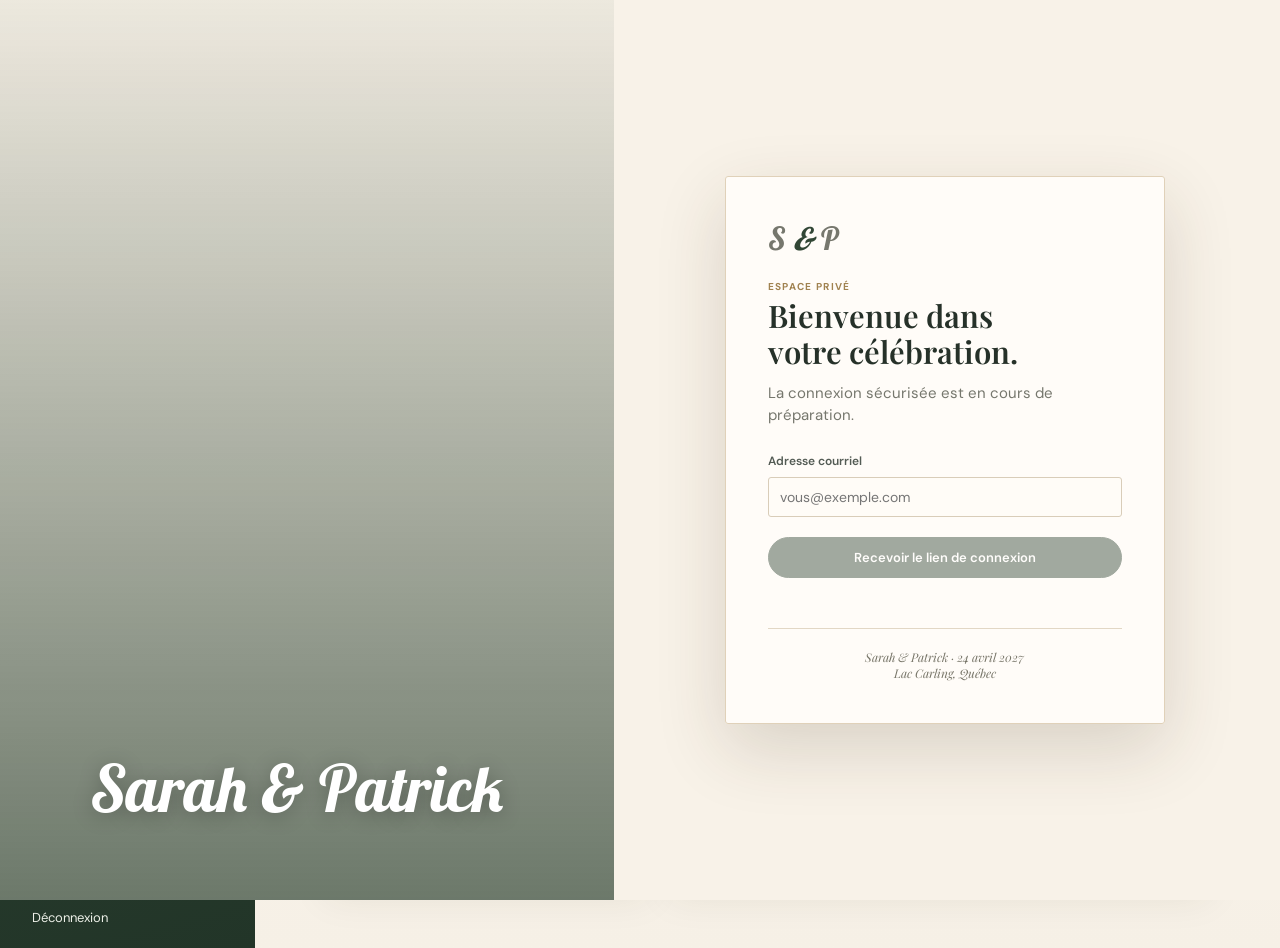
==== commit 1be47648: "Use official Lac Carling wedding design and details" ====
--- a/admin/index.html
+++ b/admin/index.html
@@ -41,7 +41,7 @@
           <article><span class="stat-icon rose">◇</span><p>Contributions</p><strong>0 $</strong><small>Montant total des dons.</small></article>
         </div>
         <div class="dashboard-grid">
-          <article class="card event-card"><p class="card-label">Votre événement</p><h3>Sarah &amp; Patrick</h3><p class="event-date">Samedi 15 mai 2027</p><p>Manoir Hovey · North Hatley, Québec</p><button class="text-button" data-go="site">Modifier les détails →</button></article>
+          <article class="card event-card"><p class="card-label">Votre événement</p><h3>Sarah &amp; Patrick</h3><p class="event-date">Samedi 24 avril 2027</p><p>Lac Carling · Québec</p><button class="text-button" data-go="site">Modifier les détails →</button></article>
           <article class="card checklist"><div class="card-heading"><div><p class="card-label">À compléter</p><h3>Avant de publier</h3></div><span>4 étapes</span></div><label><input type="checkbox" disabled> Ajouter l’horaire de la journée</label><label><input type="checkbox" disabled> Ajouter les détails du menu</label><label><input type="checkbox" disabled> Configurer le lien de réservation</label><label><input type="checkbox" disabled> Configurer le lien de contribution</label></article>
         </div>
       </section>
@@ -49,7 +49,7 @@
       <section class="view" id="site">
         <div class="section-heading"><div><h2>Contenu du site</h2><p>Les modifications seront visibles sur le site public après publication.</p></div><button class="button primary" data-save="site">Enregistrer les changements</button></div>
         <form class="form-grid" id="siteForm">
-          <article class="card form-card wide"><h3>Informations principales</h3><div class="field-grid"><label>Noms des mariés<input name="couple_names" value="Sarah & Patrick"></label><label>Date du mariage<input name="event_date" type="date" value="2027-05-15"></label><label>Lieu<input name="venue_name" value="Manoir Hovey"></label><label>Ville<input name="venue_city" value="North Hatley, Québec"></label></div></article>
+          <article class="card form-card wide"><h3>Informations principales</h3><div class="field-grid"><label>Noms des mariés<input name="couple_names" value="Sarah & Patrick"></label><label>Date du mariage<input name="event_date" type="date" value="2027-04-24"></label><label>Lieu<input name="venue_name" value="Lac Carling"></label><label>Région<input name="venue_city" value="Québec"></label></div></article>
           <article class="card form-card wide"><h3>Accueil</h3><label>Message d’accueil<textarea name="hero_message" rows="3">Nous nous marions ! Nous avons hâte de célébrer cette journée avec vous.</textarea></label></article>
           <article class="card form-card"><h3>Notre histoire</h3><label>Texte<textarea name="story" rows="6">Nous sommes heureux de vous compter parmi nous pour célébrer le début de ce nouveau chapitre.</textarea></label></article>
           <article class="card form-card"><h3>Programme</h3><label>Texte<textarea name="programme" rows="6" placeholder="Ajoutez l'horaire de la cérémonie et de la réception."></textarea></label></article>
@@ -94,7 +94,7 @@
       <label>Adresse courriel<input id="authEmail" type="email" autocomplete="email" placeholder="vous@exemple.com" required></label>
       <button class="button primary" id="authButton" type="submit" disabled>Recevoir le lien de connexion</button>
       <p class="auth-status" id="authStatus" role="status" aria-live="polite"></p>
-      <p class="auth-event">Sarah &amp; Patrick · 15 mai 2027<br>Manoir Hovey, North Hatley</p>
+      <p class="auth-event">Sarah &amp; Patrick · 24 avril 2027<br>Lac Carling, Québec</p>
     </form>
   </div>
   <div class="toast" id="toast" role="status" aria-live="polite"></div>
